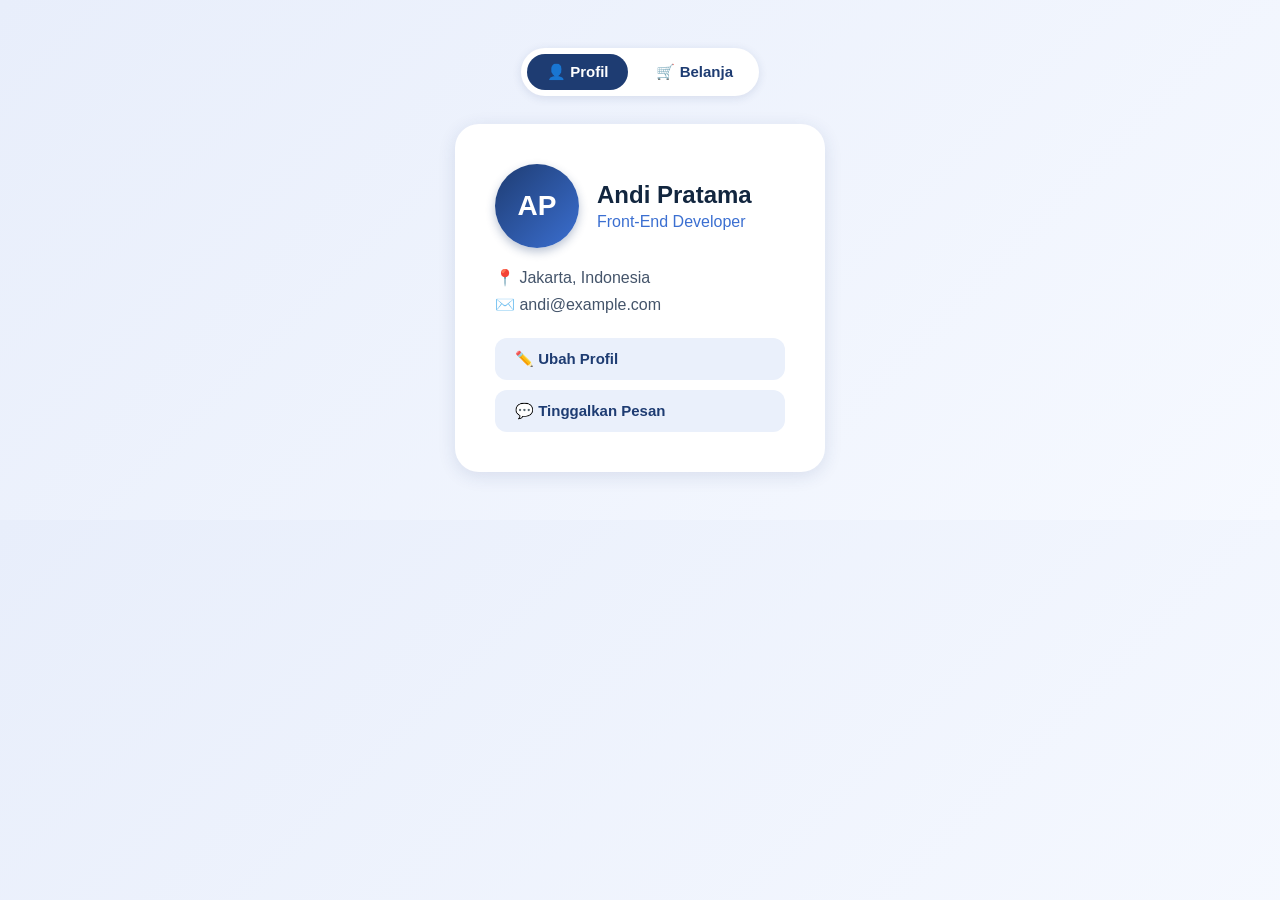
==== index.html @ aac3a339 "." ====
<!DOCTYPE html>
<html lang="id">
<head>
  <meta charset="UTF-8">
  <meta name="viewport" content="width=device-width, initial-scale=1">
  <title>Website Profile Interaktif</title>

  <!-- Menghubungkan jQuery lewat CDN -->
  <script src="https://code.jquery.com/jquery-3.7.1.min.js"></script>

  <style>
    * { box-sizing: border-box; }
    body {
      font-family: "Segoe UI", Arial, sans-serif;
      background: linear-gradient(135deg, #e8eefb, #f6f9ff);
      margin: 0;
      padding: 48px 16px;
      color: #12263f;
    }
  
    
    /* Kartu landscape: ukuran tetap, jadi tidak "loncat" saat form muncul */
    .kartu {
      display: flex;
      flex-wrap: wrap;
      width: fit-content;
      max-width: 100%;
      margin: 0 auto;
      padding: 40px;
      background: #ffffff;
      border-radius: 24px;
      box-shadow: 0 4px 18px rgba(30, 60, 114, 0.12);
      transition: box-shadow 0.3s, transform 0.3s;
    }

    /* Kiri: profil */
    .kiri { width: 290px; max-width: 100%; }
    .atas { display: flex; align-items: center; gap: 18px; margin-bottom: 20px; }
    .avatar {
      width: 84px; height: 84px; flex-shrink: 0;
      border-radius: 50%;
      background: linear-gradient(135deg, #1e3c72, #3b6fd1);
      color: #fff;
      font-size: 28px; font-weight: bold;
      text-align: center; line-height: 84px;
      box-shadow: 0 4px 10px rgba(30, 60, 114, 0.3);
    }
    h1 { margin: 0 0 4px; font-size: 24px; }
    #jabatan { margin: 0; color: #3b6fd1; }
    .info { margin: 8px 0; color: #44546a; }

    .tombol { display: flex; flex-direction: column; gap: 10px; margin-top: 24px; }
    button {
      padding: 12px 20px;
      border: none;
      border-radius: 12px;
      background: #eaf0fb;
      color: #1e3c72;
      font-size: 15px;
      font-weight: 600;
      text-align: left;
      cursor: pointer;
      transition: background 0.25s, color 0.25s, transform 0.2s;
    }
    button:hover { background: #d6e3f8; transform: translateX(3px); }
    button.aktif { background: #1e3c72; color: #fff; }

    /* Kanan: lebarnya 0 dulu, melebar ke samping saat tombol diklik */
    .kanan { width: 0; max-width: 100%; flex-shrink: 0; overflow: hidden; }
    .isi { display: none; width: 376px; max-width: 100%; padding: 4px 4px 4px 36px; }
    h2 { margin: 4px 0 16px; font-size: 18px; }

    input, textarea {
      display: block;
      width: 100%;
      padding: 12px 16px;
      margin-top: 12px;
      border: 1px solid #c4d3ea;
      border-radius: 12px;
      font-size: 15px;
      font-family: inherit;
      background: #f9fbff;
      transition: border-color 0.2s, box-shadow 0.2s;
    }
    input:focus, textarea:focus {
      outline: none; border-color: #3b6fd1; box-shadow: 0 0 0 3px rgba(59, 111, 209, 0.2);
    }
    .isi input:first-of-type { margin-top: 0; }
    textarea { resize: none; }

    .btn-utama { margin-top: 16px; background: #1e3c72; color: #fff; text-align: center; }
    .btn-utama:hover { background: #3b6fd1; transform: none; }
    .btn-abu { margin-top: 16px; margin-left: 8px; background: #e3e8f0; text-align: center; }

    .error { display: none; color: #c62828; font-size: 13px; margin-top: 5px; }
    #sukses {
      display: none; margin-top: 16px; padding: 12px;
      background: #eaf6ec; border: 1px solid #2e7d32; border-radius: 10px; color: #2e7d32;
    }

    /* Menu navigasi antar halaman */
    .menu {
      display: flex; justify-content: center; gap: 8px;
      width: fit-content; margin: 0 auto 28px; padding: 6px;
      background: #fff; border-radius: 999px;
      box-shadow: 0 2px 10px rgba(30, 60, 114, 0.12);
    }
    .menu a {
      padding: 9px 20px; border-radius: 999px;
      color: #1e3c72; text-decoration: none; font-weight: 600; font-size: 15px;
      transition: background 0.25s, color 0.25s;
    }
    .menu a:hover { background: #eaf0fb; }
    .menu a.aktif { background: #1e3c72; color: #fff; }
  </style>
</head>
<body>

  <!-- Menu navigasi -->
  <nav class="menu">
    <a href="Profil_Interaktif.html" class="aktif">👤 Profil</a>
    <a href="Keranjang_Belanja.html">🛒 Belanja</a>
  </nav>

  <div class="kartu" id="kartuProfil">

    <!-- Kiri: data profil + dua tombol pilihan -->
    <div class="kiri">
      <div id="infoProfil">
        <div class="atas">
          <div class="avatar" id="inisial">AP</div>
          <div>
            <h1 id="nama-profil">Andi Pratama</h1>
            <p id="jabatan">Front-End Developer</p>
          </div>
        </div>
        <p class="info" id="lokasi">📍 Jakarta, Indonesia</p>
        <p class="info" id="email-profil">✉️ andi@example.com</p>
      </div>

      <div class="tombol">
        <button type="button" id="btnUbah">✏️ Ubah Profil</button>
        <button type="button" id="btnPesan">💬 Tinggalkan Pesan</button>
      </div>
    </div>

    <!-- Kanan: muncul di samping profil saat tombol diklik -->
    <div class="kanan">

      <!-- Form Ubah Profil -->
      <div class="isi" id="panelEdit">
        <h2>✏️ Ubah Profil</h2>
        <form id="formEdit">
          <input type="text" id="eNama" placeholder="Nama">
          <input type="text" id="eJabatan" placeholder="Jabatan">
          <input type="text" id="eLokasi" placeholder="Lokasi">
          <input type="text" id="eEmail" placeholder="Email">
          <div class="error" id="errEdit">Semua kolom wajib diisi, nama minimal 3 karakter, dan email harus valid!</div>
          <button type="submit" class="btn-utama">Simpan</button>
          <button type="button" class="btn-abu" id="btnBatal">Batal</button>
        </form>
      </div>

      <!-- Form Tinggalkan Pesan -->
      <div class="isi" id="panelPesan">
        <h2>💬 Tinggalkan Pesan</h2>
        <form id="formPesan">
          <input type="text" id="nama" placeholder="Nama Anda">
          <div class="error" id="errNama">Nama minimal 3 karakter!</div>

          <input type="text" id="email" placeholder="Email Anda">
          <div class="error" id="errEmail">Email harus mengandung @ dan titik!</div>

          <textarea id="pesan" rows="4" placeholder="Tulis pesan Anda di sini (minimal 10 karakter)"></textarea>
          <div class="error" id="errPesan">Pesan minimal 10 karakter!</div>

          <button type="submit" class="btn-utama">➤ Kirim</button>
        </form>
        <div id="sukses"></div>
      </div>

    </div>
  </div>

  <script>
    $(document).ready(function () {

      // Data profil saat ini
      var data = { nama: "Andi Pratama", jabatan: "Front-End Developer",
                   lokasi: "Jakarta, Indonesia", email: "andi@example.com" };

      // Email valid jika mengandung @ dan titik
      function emailValid(e) { return e.indexOf("@") !== -1 && e.indexOf(".") !== -1; }

      var terbuka = false; // apakah area form di samping sedang terbuka

      // Buka form di samping (melebar), ganti form (fade), atau tutup (target = null)
      function ganti(target, tombol) {
        $(".tombol button").removeClass("aktif");
        if (tombol) { $(tombol).addClass("aktif"); }

        if (!target) {                       // tutup: area menyempit lalu form disembunyikan
          terbuka = false;
          $(".isi:visible").stop(true, true).fadeOut(200);
          $(".kanan").stop(true).animate({ width: 0 }, 450, function () { $(".isi").hide(); });
        } else if (!terbuka) {               // buka: area melebar ke samping
          terbuka = true;
          $(".isi").hide();
          $(target).fadeIn(600);            // form memudar masuk sambil area melebar
          $(".kanan").stop(true).animate({ width: 376 }, 450);
        } else {                             // sudah terbuka: form lama memudar, form baru muncul
          $(".isi:visible").stop(true, true).fadeOut(200, function () { $(target).fadeIn(300); });
        }
      }

      // ===== Hover pada kartu: bayangan menebal dan kartu sedikit terangkat =====
      $("#kartuProfil").hover(
        function () { $(this).css({ "box-shadow": "0 10px 28px rgba(30, 60, 114, 0.22)", "transform": "translateY(-3px)" }); },
        function () { $(this).css({ "box-shadow": "0 4px 18px rgba(30, 60, 114, 0.12)", "transform": "translateY(0)" }); }
      );

      // ===== Tombol Ubah Profil =====
      $("#btnUbah").click(function () {
        if ($("#panelEdit").is(":visible")) { ganti(null); return; } // klik lagi = tutup

        $("#eNama").val(data.nama);
        $("#eJabatan").val(data.jabatan);
        $("#eLokasi").val(data.lokasi);
        $("#eEmail").val(data.email);
        $("#errEdit").hide();
        ganti("#panelEdit", this);
      });

      // ===== Tombol Tinggalkan Pesan =====
      $("#btnPesan").click(function () {
        if ($("#panelPesan").is(":visible")) { ganti(null); return; }
        ganti("#panelPesan", this);
      });

      $("#btnBatal").click(function () { ganti(null); });

      // ===== Simpan perubahan profil =====
      $("#formEdit").submit(function (event) {
        event.preventDefault();

        var nama    = $("#eNama").val().trim();
        var jabatan = $("#eJabatan").val().trim();
        var lokasi  = $("#eLokasi").val().trim();
        var email   = $("#eEmail").val().trim();

        if (nama.length < 3 || jabatan === "" || lokasi === "" || !emailValid(email)) {
          $("#errEdit").show();
          return;
        }

        data = { nama: nama, jabatan: jabatan, lokasi: lokasi, email: email };

        // Inisial avatar: huruf pertama dari maksimal dua kata
        var kata = nama.split(" ");
        var inisial = kata[0].charAt(0) + (kata.length > 1 ? kata[1].charAt(0) : "");

        // Info profil memudar, isinya diperbarui, lalu muncul lagi
        $("#infoProfil").fadeOut(200, function () {
          $("#inisial").text(inisial.toUpperCase());
          $("#nama-profil").text(nama).css("color", "#3b6fd1");
          $("#jabatan").text(jabatan);
          $("#lokasi").text("📍 " + lokasi);
          $("#email-profil").text("✉️ " + email);
          $("#infoProfil").fadeIn(300);
        });

        ganti(null);
      });

      // ===== Validasi form pesan =====
      $("#formPesan").submit(function (event) {
        event.preventDefault();

        var nama  = $("#nama").val().trim();
        var email = $("#email").val().trim();
        var pesan = $("#pesan").val().trim();
        var valid = true;

        if (nama.length < 3) { $("#errNama").show(); valid = false; }
        else { $("#errNama").hide(); }

        if (!emailValid(email)) { $("#errEmail").show(); valid = false; }
        else { $("#errEmail").hide(); }

        if (pesan.length < 10) { $("#errPesan").show(); valid = false; }
        else { $("#errPesan").hide(); }

        if (valid) {
          $("#sukses").html("✅ <b>Pesan berhasil dikirim.</b> Terima kasih!");
          // Muncul dengan efek slide, tampil 2 detik, lalu menutup lagi
          $("#sukses").stop(true, true).slideToggle(250).delay(2000).slideToggle(250);
          $("#formPesan").trigger("reset");
        } else {
          $("#sukses").hide();
        }
      });

    });
  </script>

</body>
</html>
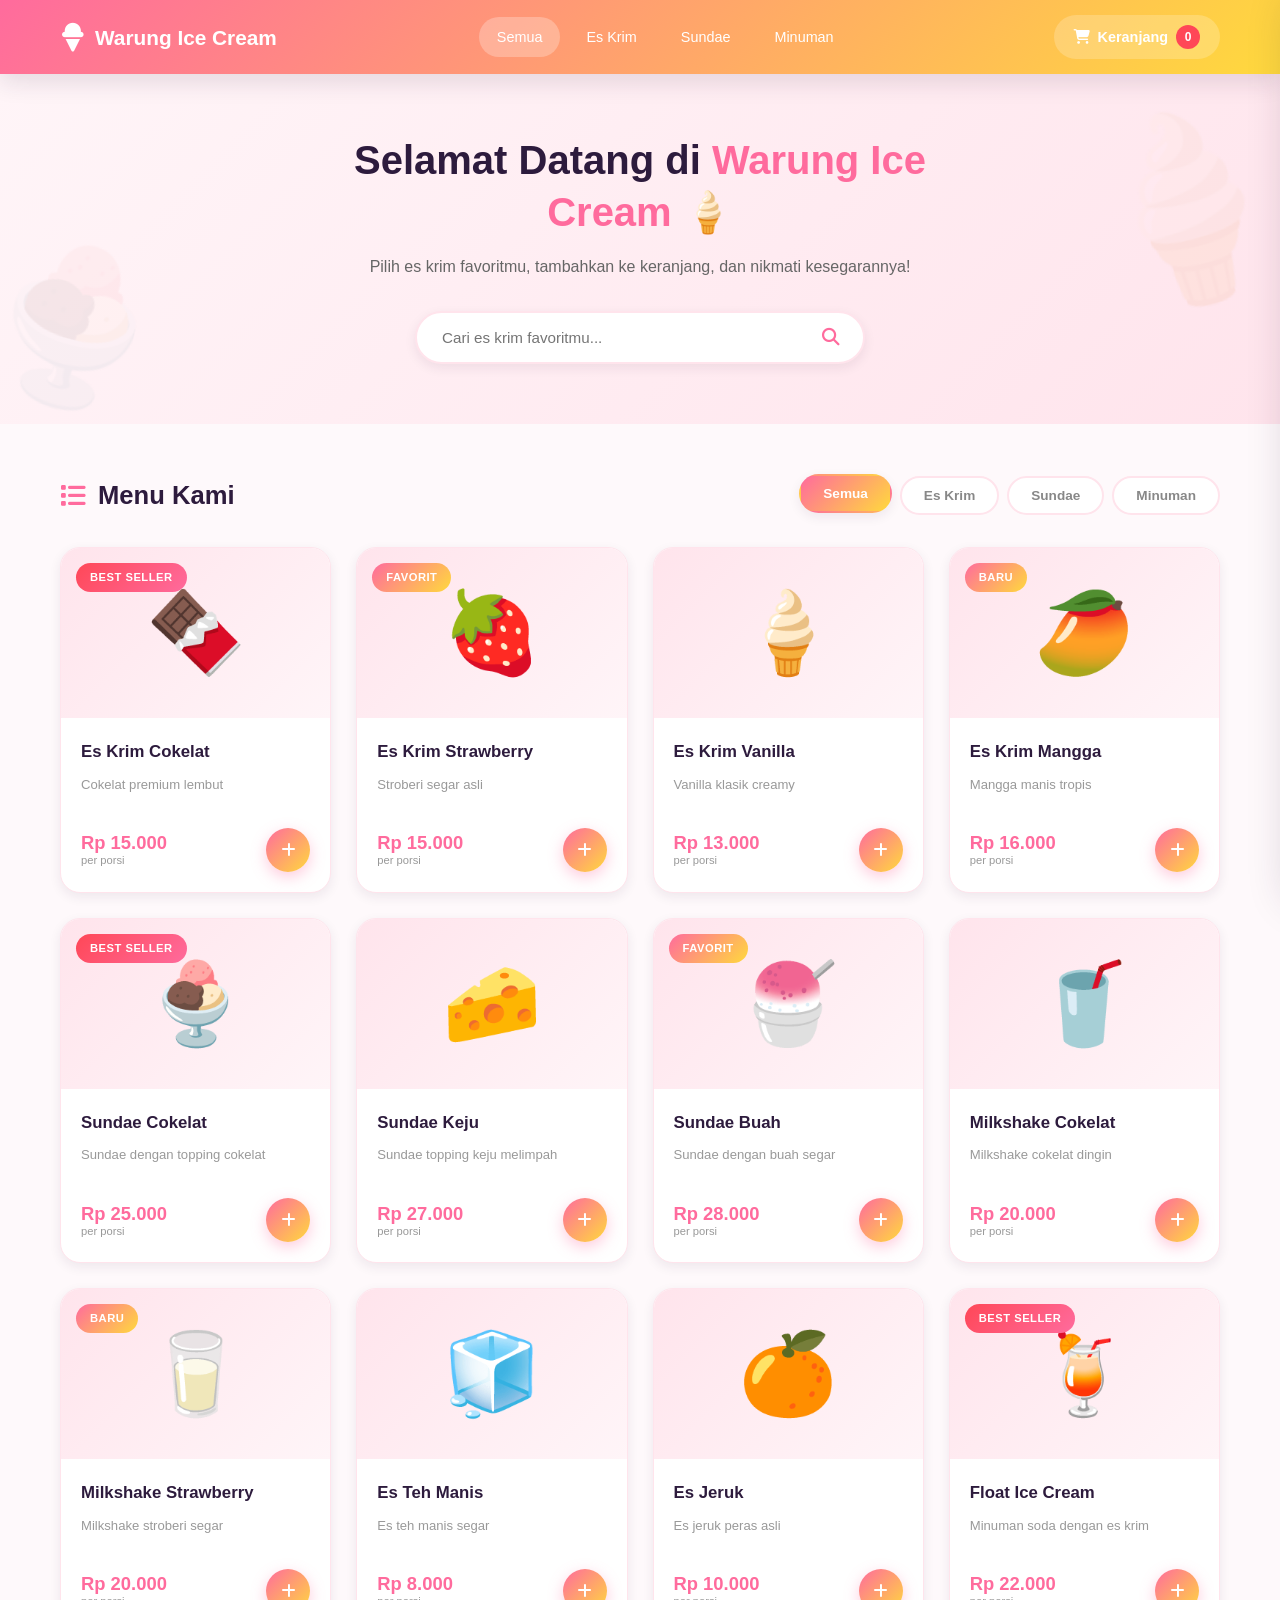
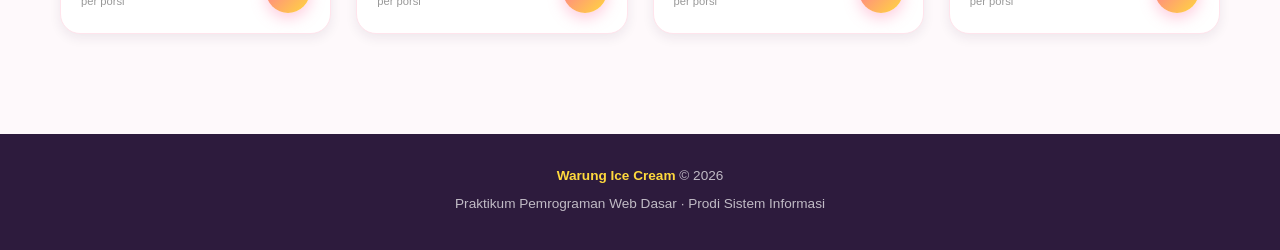
==== commit 025ce06d: "." ====
--- a/index.html
+++ b/index.html
@@ -2,306 +2,153 @@
 <html lang="id">
 <head>
   <meta charset="UTF-8">
-  <meta name="viewport" content="width=device-width, initial-scale=1">
-  <title>Website Profile Interaktif</title>
+  <meta name="viewport" content="width=device-width, initial-scale=1.0">
+  <title>Warung Ice Cream - Es Krim Segar Setiap Hari</title>
 
-  <!-- Menghubungkan jQuery lewat CDN -->
-  <script src="https://code.jquery.com/jquery-3.7.1.min.js"></script>
+  <!-- jQuery CDN -->
+  <script src="https://code.jquery.com/jquery-3.7.1.min.js"
+  integrity="sha256-/JqT3SQfawRcv/BIHPThkBvs0OEvtFFmqPF/lYI/Cxo="
+  crossorigin="anonymous"></script>
 
-  <style>
-    * { box-sizing: border-box; }
-    body {
-      font-family: "Segoe UI", Arial, sans-serif;
-      background: linear-gradient(135deg, #e8eefb, #f6f9ff);
-      margin: 0;
-      padding: 48px 16px;
-      color: #12263f;
-    }
-  
-    
-    /* Kartu landscape: ukuran tetap, jadi tidak "loncat" saat form muncul */
-    .kartu {
-      display: flex;
-      flex-wrap: wrap;
-      width: fit-content;
-      max-width: 100%;
-      margin: 0 auto;
-      padding: 40px;
-      background: #ffffff;
-      border-radius: 24px;
-      box-shadow: 0 4px 18px rgba(30, 60, 114, 0.12);
-      transition: box-shadow 0.3s, transform 0.3s;
-    }
+  <!-- Font Awesome untuk ikon -->
+  <link rel="stylesheet" href="https://cdnjs.cloudflare.com/ajax/libs/font-awesome/6.4.0/css/all.min.css">
 
-    /* Kiri: profil */
-    .kiri { width: 290px; max-width: 100%; }
-    .atas { display: flex; align-items: center; gap: 18px; margin-bottom: 20px; }
-    .avatar {
-      width: 84px; height: 84px; flex-shrink: 0;
-      border-radius: 50%;
-      background: linear-gradient(135deg, #1e3c72, #3b6fd1);
-      color: #fff;
-      font-size: 28px; font-weight: bold;
-      text-align: center; line-height: 84px;
-      box-shadow: 0 4px 10px rgba(30, 60, 114, 0.3);
-    }
-    h1 { margin: 0 0 4px; font-size: 24px; }
-    #jabatan { margin: 0; color: #3b6fd1; }
-    .info { margin: 8px 0; color: #44546a; }
+  <!-- Google Fonts -->
+  <link href="https://fonts.googleapis.com/css2?family=Poppins:wght@300;400;500;600;700;800&display=swap" rel="stylesheet">
 
-    .tombol { display: flex; flex-direction: column; gap: 10px; margin-top: 24px; }
-    button {
-      padding: 12px 20px;
-      border: none;
-      border-radius: 12px;
-      background: #eaf0fb;
-      color: #1e3c72;
-      font-size: 15px;
-      font-weight: 600;
-      text-align: left;
-      cursor: pointer;
-      transition: background 0.25s, color 0.25s, transform 0.2s;
-    }
-    button:hover { background: #d6e3f8; transform: translateX(3px); }
-    button.aktif { background: #1e3c72; color: #fff; }
-
-    /* Kanan: lebarnya 0 dulu, melebar ke samping saat tombol diklik */
-    .kanan { width: 0; max-width: 100%; flex-shrink: 0; overflow: hidden; }
-    .isi { display: none; width: 376px; max-width: 100%; padding: 4px 4px 4px 36px; }
-    h2 { margin: 4px 0 16px; font-size: 18px; }
-
-    input, textarea {
-      display: block;
-      width: 100%;
-      padding: 12px 16px;
-      margin-top: 12px;
-      border: 1px solid #c4d3ea;
-      border-radius: 12px;
-      font-size: 15px;
-      font-family: inherit;
-      background: #f9fbff;
-      transition: border-color 0.2s, box-shadow 0.2s;
-    }
-    input:focus, textarea:focus {
-      outline: none; border-color: #3b6fd1; box-shadow: 0 0 0 3px rgba(59, 111, 209, 0.2);
-    }
-    .isi input:first-of-type { margin-top: 0; }
-    textarea { resize: none; }
-
-    .btn-utama { margin-top: 16px; background: #1e3c72; color: #fff; text-align: center; }
-    .btn-utama:hover { background: #3b6fd1; transform: none; }
-    .btn-abu { margin-top: 16px; margin-left: 8px; background: #e3e8f0; text-align: center; }
-
-    .error { display: none; color: #c62828; font-size: 13px; margin-top: 5px; }
-    #sukses {
-      display: none; margin-top: 16px; padding: 12px;
-      background: #eaf6ec; border: 1px solid #2e7d32; border-radius: 10px; color: #2e7d32;
-    }
-
-    /* Menu navigasi antar halaman */
-    .menu {
-      display: flex; justify-content: center; gap: 8px;
-      width: fit-content; margin: 0 auto 28px; padding: 6px;
-      background: #fff; border-radius: 999px;
-      box-shadow: 0 2px 10px rgba(30, 60, 114, 0.12);
-    }
-    .menu a {
-      padding: 9px 20px; border-radius: 999px;
-      color: #1e3c72; text-decoration: none; font-weight: 600; font-size: 15px;
-      transition: background 0.25s, color 0.25s;
-    }
-    .menu a:hover { background: #eaf0fb; }
-    .menu a.aktif { background: #1e3c72; color: #fff; }
-  </style>
+  <!-- CSS Eksternal -->
+  <link rel="stylesheet" href="style.css">
 </head>
 <body>
+  <!-- ========== NAVBAR ========== -->
+  <nav class="navbar">
+    <div class="nav-container">
+      <div class="logo">
+        <i class="fas fa-ice-cream"></i>
+        <span>Warung Ice Cream</span>
+      </div>
 
-  <!-- Menu navigasi -->
-  <nav class="menu">
-    <a href="Profil_Interaktif.html" class="aktif">👤 Profil</a>
-    <a href="Keranjang_Belanja.html">🛒 Belanja</a>
+      <div class="nav-menu" id="navMenu">
+        <a class="nav-link active" data-filter="all">Semua</a>
+        <a class="nav-link" data-filter="es-krim">Es Krim</a>
+        <a class="nav-link" data-filter="sundae">Sundae</a>
+        <a class="nav-link" data-filter="minuman">Minuman</a>
+      </div>
+
+      <div class="cart-btn" id="cartBtn">
+        <i class="fas fa-shopping-cart"></i>
+        <span class="cart-text">Keranjang</span>
+        <span class="cart-badge" id="cartBadge">0</span>
+      </div>
+
+      <div class="hamburger" id="hamburger">
+        <i class="fas fa-bars"></i>
+      </div>
+    </div>
   </nav>
 
-  <div class="kartu" id="kartuProfil">
+  <!-- ========== HERO SECTION ========== -->
+  <section class="hero">
+    <div class="hero-content">
+      <h1>Selamat Datang di <span>Warung Ice Cream</span> 🍦</h1>
+      <p>Pilih es krim favoritmu, tambahkan ke keranjang, dan nikmati kesegarannya!</p>
 
-    <!-- Kiri: data profil + dua tombol pilihan -->
-    <div class="kiri">
-      <div id="infoProfil">
-        <div class="atas">
-          <div class="avatar" id="inisial">AP</div>
-          <div>
-            <h1 id="nama-profil">Andi Pratama</h1>
-            <p id="jabatan">Front-End Developer</p>
-          </div>
-        </div>
-        <p class="info" id="lokasi">📍 Jakarta, Indonesia</p>
-        <p class="info" id="email-profil">✉️ andi@example.com</p>
+      <div class="search-box">
+        <input type="text" id="searchProduk" placeholder="Cari es krim favoritmu...">
+        <i class="fas fa-search"></i>
       </div>
+    </div>
+  </section>
 
-      <div class="tombol">
-        <button type="button" id="btnUbah">✏️ Ubah Profil</button>
-        <button type="button" id="btnPesan">💬 Tinggalkan Pesan</button>
+  <!-- ========== PRODUK SECTION ========== -->
+  <section class="produk-section">
+    <div class="section-header">
+      <h2><i class="fas fa-list"></i> Menu Kami</h2>
+      <div class="filter-btns">
+        <button class="filter-btn active" data-cat="all">Semua</button>
+        <button class="filter-btn" data-cat="es-krim">Es Krim</button>
+        <button class="filter-btn" data-cat="sundae">Sundae</button>
+        <button class="filter-btn" data-cat="minuman">Minuman</button>
       </div>
     </div>
 
-    <!-- Kanan: muncul di samping profil saat tombol diklik -->
-    <div class="kanan">
+    <!-- Grid produk akan di-render oleh jQuery -->
+    <div class="produk-grid" id="produkGrid"></div>
+  </section>
 
-      <!-- Form Ubah Profil -->
-      <div class="isi" id="panelEdit">
-        <h2>✏️ Ubah Profil</h2>
-        <form id="formEdit">
-          <input type="text" id="eNama" placeholder="Nama">
-          <input type="text" id="eJabatan" placeholder="Jabatan">
-          <input type="text" id="eLokasi" placeholder="Lokasi">
-          <input type="text" id="eEmail" placeholder="Email">
-          <div class="error" id="errEdit">Semua kolom wajib diisi, nama minimal 3 karakter, dan email harus valid!</div>
-          <button type="submit" class="btn-utama">Simpan</button>
-          <button type="button" class="btn-abu" id="btnBatal">Batal</button>
-        </form>
+  <!-- ========== CART SIDEBAR ========== -->
+  <div class="cart-overlay" id="cartOverlay"></div>
+
+  <aside class="cart-sidebar" id="cartSidebar">
+    <div class="cart-header">
+      <h3><i class="fas fa-shopping-bag"></i> Keranjang Belanja</h3>
+      <button class="cart-close" id="cartClose">
+        <i class="fas fa-times"></i>
+      </button>
+    </div>
+
+    <div class="cart-items" id="cartItems">
+      <!-- Item keranjang akan di-render oleh jQuery -->
+    </div>
+
+    <div class="cart-footer">
+      <div class="cart-total">
+        <span>Total:</span>
+        <span class="total-price" id="cartTotal">Rp 0</span>
       </div>
+      <button class="btn-checkout" id="btnCheckout">
+        <i class="fas fa-check-circle"></i> Checkout Sekarang
+      </button>
+      <!-- Latihan 2: info riwayat dari localStorage -->
+      <p class="riwayat-info" id="riwayatInfo"></p>
+    </div>
+  </aside>
 
-      <!-- Form Tinggalkan Pesan -->
-      <div class="isi" id="panelPesan">
-        <h2>💬 Tinggalkan Pesan</h2>
-        <form id="formPesan">
-          <input type="text" id="nama" placeholder="Nama Anda">
-          <div class="error" id="errNama">Nama minimal 3 karakter!</div>
+  <!-- ========== LATIHAN 3: MODAL DATA PEMBELI ========== -->
+  <div class="modal-overlay" id="modalOverlay">
+    <div class="modal-box">
+      <h3><i class="fas fa-user"></i> Data Pembeli</h3>
+      <p class="modal-total">Total bayar: <strong id="modalTotal">Rp 0</strong></p>
 
-          <input type="text" id="email" placeholder="Email Anda">
-          <div class="error" id="errEmail">Email harus mengandung @ dan titik!</div>
+      <form id="formPembeli">
+        <div class="form-group">
+          <input type="text" id="inputNama" placeholder="Nama lengkap">
+          <small class="field-error" id="errNama">Nama minimal 3 karakter!</small>
+        </div>
 
-          <textarea id="pesan" rows="4" placeholder="Tulis pesan Anda di sini (minimal 10 karakter)"></textarea>
-          <div class="error" id="errPesan">Pesan minimal 10 karakter!</div>
+        <div class="form-group">
+          <textarea id="inputAlamat" rows="3" placeholder="Alamat lengkap"></textarea>
+          <small class="field-error" id="errAlamat">Alamat minimal 10 karakter!</small>
+        </div>
 
-          <button type="submit" class="btn-utama">➤ Kirim</button>
-        </form>
-        <div id="sukses"></div>
-      </div>
+        <div class="form-group">
+          <input type="text" id="inputHp" placeholder="No. HP (contoh: 081234567890)">
+          <small class="field-error" id="errHp">No. HP harus berisi 10-13 angka!</small>
+        </div>
 
+        <div class="modal-actions">
+          <button type="button" class="btn-batal" id="btnBatal">Batal</button>
+          <button type="submit" class="btn-checkout" id="btnKonfirmasi">
+            <i class="fas fa-check-circle"></i> Konfirmasi Pesanan
+          </button>
+        </div>
+      </form>
     </div>
   </div>
 
-  <script>
-    $(document).ready(function () {
+  <!-- ========== TOAST NOTIFICATION ========== -->
+  <div class="toast" id="toast">
+    <i class="fas fa-check-circle"></i>
+    <span id="toastMsg">Produk ditambahkan!</span>
+  </div>
 
-      // Data profil saat ini
-      var data = { nama: "Andi Pratama", jabatan: "Front-End Developer",
-                   lokasi: "Jakarta, Indonesia", email: "andi@example.com" };
+  <!-- ========== FOOTER ========== -->
+  <footer class="footer">
+    <p><strong>Warung Ice Cream</strong> © 2026</p>
+    <p>Praktikum Pemrograman Web Dasar · Prodi Sistem Informasi</p>
+  </footer>
 
-      // Email valid jika mengandung @ dan titik
-      function emailValid(e) { return e.indexOf("@") !== -1 && e.indexOf(".") !== -1; }
-
-      var terbuka = false; // apakah area form di samping sedang terbuka
-
-      // Buka form di samping (melebar), ganti form (fade), atau tutup (target = null)
-      function ganti(target, tombol) {
-        $(".tombol button").removeClass("aktif");
-        if (tombol) { $(tombol).addClass("aktif"); }
-
-        if (!target) {                       // tutup: area menyempit lalu form disembunyikan
-          terbuka = false;
-          $(".isi:visible").stop(true, true).fadeOut(200);
-          $(".kanan").stop(true).animate({ width: 0 }, 450, function () { $(".isi").hide(); });
-        } else if (!terbuka) {               // buka: area melebar ke samping
-          terbuka = true;
-          $(".isi").hide();
-          $(target).fadeIn(600);            // form memudar masuk sambil area melebar
-          $(".kanan").stop(true).animate({ width: 376 }, 450);
-        } else {                             // sudah terbuka: form lama memudar, form baru muncul
-          $(".isi:visible").stop(true, true).fadeOut(200, function () { $(target).fadeIn(300); });
-        }
-      }
-
-      // ===== Hover pada kartu: bayangan menebal dan kartu sedikit terangkat =====
-      $("#kartuProfil").hover(
-        function () { $(this).css({ "box-shadow": "0 10px 28px rgba(30, 60, 114, 0.22)", "transform": "translateY(-3px)" }); },
-        function () { $(this).css({ "box-shadow": "0 4px 18px rgba(30, 60, 114, 0.12)", "transform": "translateY(0)" }); }
-      );
-
-      // ===== Tombol Ubah Profil =====
-      $("#btnUbah").click(function () {
-        if ($("#panelEdit").is(":visible")) { ganti(null); return; } // klik lagi = tutup
-
-        $("#eNama").val(data.nama);
-        $("#eJabatan").val(data.jabatan);
-        $("#eLokasi").val(data.lokasi);
-        $("#eEmail").val(data.email);
-        $("#errEdit").hide();
-        ganti("#panelEdit", this);
-      });
-
-      // ===== Tombol Tinggalkan Pesan =====
-      $("#btnPesan").click(function () {
-        if ($("#panelPesan").is(":visible")) { ganti(null); return; }
-        ganti("#panelPesan", this);
-      });
-
-      $("#btnBatal").click(function () { ganti(null); });
-
-      // ===== Simpan perubahan profil =====
-      $("#formEdit").submit(function (event) {
-        event.preventDefault();
-
-        var nama    = $("#eNama").val().trim();
-        var jabatan = $("#eJabatan").val().trim();
-        var lokasi  = $("#eLokasi").val().trim();
-        var email   = $("#eEmail").val().trim();
-
-        if (nama.length < 3 || jabatan === "" || lokasi === "" || !emailValid(email)) {
-          $("#errEdit").show();
-          return;
-        }
-
-        data = { nama: nama, jabatan: jabatan, lokasi: lokasi, email: email };
-
-        // Inisial avatar: huruf pertama dari maksimal dua kata
-        var kata = nama.split(" ");
-        var inisial = kata[0].charAt(0) + (kata.length > 1 ? kata[1].charAt(0) : "");
-
-        // Info profil memudar, isinya diperbarui, lalu muncul lagi
-        $("#infoProfil").fadeOut(200, function () {
-          $("#inisial").text(inisial.toUpperCase());
-          $("#nama-profil").text(nama).css("color", "#3b6fd1");
-          $("#jabatan").text(jabatan);
-          $("#lokasi").text("📍 " + lokasi);
-          $("#email-profil").text("✉️ " + email);
-          $("#infoProfil").fadeIn(300);
-        });
-
-        ganti(null);
-      });
-
-      // ===== Validasi form pesan =====
-      $("#formPesan").submit(function (event) {
-        event.preventDefault();
-
-        var nama  = $("#nama").val().trim();
-        var email = $("#email").val().trim();
-        var pesan = $("#pesan").val().trim();
-        var valid = true;
-
-        if (nama.length < 3) { $("#errNama").show(); valid = false; }
-        else { $("#errNama").hide(); }
-
-        if (!emailValid(email)) { $("#errEmail").show(); valid = false; }
-        else { $("#errEmail").hide(); }
-
-        if (pesan.length < 10) { $("#errPesan").show(); valid = false; }
-        else { $("#errPesan").hide(); }
-
-        if (valid) {
-          $("#sukses").html("✅ <b>Pesan berhasil dikirim.</b> Terima kasih!");
-          // Muncul dengan efek slide, tampil 2 detik, lalu menutup lagi
-          $("#sukses").stop(true, true).slideToggle(250).delay(2000).slideToggle(250);
-          $("#formPesan").trigger("reset");
-        } else {
-          $("#sukses").hide();
-        }
-      });
-
-    });
-  </script>
-
+  <!-- JavaScript Eksternal -->
+  <script src="script.js"></script>
 </body>
 </html>
--- a/style.css
+++ b/style.css
@@ -0,0 +1,569 @@
+/* ============================================================
+   RESET & VARIABEL GLOBAL
+   ============================================================ */
+* { margin: 0; padding: 0; box-sizing: border-box; }
+
+:root {
+  --primary: #ff6b9d;
+  --primary-dark: #e84a7f;
+  --secondary: #ffd93d;
+  --accent: #6bcbff;
+  --dark: #2d1b3d;
+  --light: #fff5f8;
+  --gradient: linear-gradient(135deg, #ff6b9d 0%, #ffd93d 100%);
+  --shadow-sm: 0 4px 12px rgba(45, 27, 61, 0.08);
+  --shadow-md: 0 8px 25px rgba(45, 27, 61, 0.12);
+  --shadow-lg: 0 15px 40px rgba(255, 107, 157, 0.25);
+  --radius: 20px;
+}
+
+body {
+  font-family: 'Poppins', sans-serif;
+  background: #fef9fb;
+  color: var(--dark);
+  line-height: 1.7;
+  overflow-x: hidden;
+}
+
+/* ============================================================
+   NAVBAR
+   ============================================================ */
+.navbar {
+  background: var(--gradient);
+  padding: 15px 0;
+  position: sticky;
+  top: 0;
+  z-index: 100;
+  box-shadow: var(--shadow-md);
+}
+.nav-container {
+  max-width: 1200px;
+  margin: 0 auto;
+  padding: 0 20px;
+  display: flex;
+  justify-content: space-between;
+  align-items: center;
+  gap: 20px;
+}
+.logo {
+  display: flex;
+  align-items: center;
+  gap: 10px;
+  color: white;
+  font-size: 1.3rem;
+  font-weight: 800;
+  flex-shrink: 0;
+}
+.logo i { font-size: 1.8rem; animation: swing 2s ease-in-out infinite; }
+@keyframes swing {
+  0%, 100% { transform: rotate(-10deg); }
+  50% { transform: rotate(10deg); }
+}
+.nav-menu { display: flex; gap: 8px; flex-wrap: wrap; }
+.nav-link {
+  color: white;
+  text-decoration: none;
+  padding: 8px 18px;
+  border-radius: 50px;
+  font-size: 0.9rem;
+  font-weight: 500;
+  cursor: pointer;
+  transition: 0.3s;
+}
+.nav-link:hover, .nav-link.active { background: rgba(255, 255, 255, 0.25); }
+.cart-btn {
+  background: rgba(255, 255, 255, 0.2);
+  padding: 10px 20px;
+  border-radius: 50px;
+  color: white;
+  font-weight: 600;
+  font-size: 0.9rem;
+  cursor: pointer;
+  display: flex;
+  align-items: center;
+  gap: 8px;
+  transition: 0.3s;
+  flex-shrink: 0;
+}
+.cart-btn:hover { background: rgba(255, 255, 255, 0.35); transform: translateY(-2px); }
+.cart-badge {
+  background: #ff4757;
+  color: white;
+  width: 24px;
+  height: 24px;
+  border-radius: 50%;
+  display: flex;
+  align-items: center;
+  justify-content: center;
+  font-size: 0.75rem;
+  font-weight: 700;
+  transition: 0.2s;
+}
+.hamburger {
+  display: none;
+  color: white;
+  font-size: 1.5rem;
+  cursor: pointer;
+  background: none;
+  border: none;
+}
+
+/* ============================================================
+   HERO SECTION
+   ============================================================ */
+.hero {
+  background: linear-gradient(135deg, #fff5f8, #ffe4ec);
+  padding: 60px 20px;
+  text-align: center;
+  position: relative;
+  overflow: hidden;
+}
+.hero::before {
+  content: '🍦';
+  position: absolute;
+  font-size: 180px;
+  opacity: 0.08;
+  top: -20px;
+  right: -20px;
+  transform: rotate(-15deg);
+}
+.hero::after {
+  content: '🍨';
+  position: absolute;
+  font-size: 150px;
+  opacity: 0.08;
+  bottom: -30px;
+  left: -20px;
+  transform: rotate(15deg);
+}
+.hero-content { max-width: 700px; margin: 0 auto; position: relative; z-index: 1; }
+.hero h1 { font-size: 2.5rem; color: var(--dark); margin-bottom: 15px; font-weight: 800; line-height: 1.3; }
+.hero h1 span { color: var(--primary); }
+.hero p { color: #666; font-size: 1rem; margin-bottom: 30px; }
+.search-box { max-width: 450px; margin: 0 auto; position: relative; }
+.search-box input {
+  width: 100%;
+  padding: 16px 55px 16px 25px;
+  border: 2px solid #ffe4ec;
+  border-radius: 50px;
+  font-family: inherit;
+  font-size: 0.95rem;
+  outline: none;
+  transition: 0.3s;
+  background: white;
+  box-shadow: var(--shadow-sm);
+}
+.search-box input:focus { border-color: var(--primary); box-shadow: 0 0 0 5px rgba(255, 107, 157, 0.15); }
+.search-box i {
+  position: absolute;
+  right: 25px;
+  top: 50%;
+  transform: translateY(-50%);
+  color: var(--primary);
+  font-size: 1.1rem;
+}
+
+/* ============================================================
+   PRODUK SECTION
+   ============================================================ */
+.produk-section { max-width: 1200px; margin: 0 auto; padding: 50px 20px; }
+.section-header {
+  display: flex;
+  justify-content: space-between;
+  align-items: center;
+  margin-bottom: 30px;
+  flex-wrap: wrap;
+  gap: 20px;
+}
+.section-header h2 { font-size: 1.6rem; color: var(--dark); display: flex; align-items: center; gap: 12px; }
+.section-header h2 i { color: var(--primary); }
+.filter-btns { display: flex; gap: 8px; flex-wrap: wrap; }
+.filter-btn {
+  padding: 10px 22px;
+  border: 2px solid #ffe4ec;
+  background: white;
+  border-radius: 50px;
+  font-size: 0.85rem;
+  font-weight: 600;
+  color: #888;
+  cursor: pointer;
+  transition: 0.3s;
+  font-family: inherit;
+}
+.filter-btn:hover, .filter-btn.active {
+  background: var(--gradient);
+  color: white;
+  border-color: transparent;
+  transform: translateY(-2px);
+  box-shadow: var(--shadow-sm);
+}
+.produk-grid { display: grid; grid-template-columns: repeat(auto-fill, minmax(240px, 1fr)); gap: 25px; }
+
+/* ============================================================
+   KARTU PRODUK
+   ============================================================ */
+.produk-card {
+  background: white;
+  border-radius: var(--radius);
+  overflow: hidden;
+  box-shadow: var(--shadow-sm);
+  transition: all 0.4s cubic-bezier(0.4, 0, 0.2, 1);
+  border: 1px solid #ffe4ec;
+  position: relative;
+  animation: fadeInUp 0.5s ease;
+}
+@keyframes fadeInUp {
+  from { opacity: 0; transform: translateY(20px); }
+  to { opacity: 1; transform: translateY(0); }
+}
+.produk-card:hover { transform: translateY(-8px); box-shadow: var(--shadow-lg); border-color: var(--primary); }
+.produk-img {
+  height: 170px;
+  background: linear-gradient(135deg, #ffe4ec, #fff5f8);
+  display: flex;
+  align-items: center;
+  justify-content: center;
+  font-size: 5rem;
+  position: relative;
+  overflow: hidden;
+}
+.produk-badge {
+  position: absolute;
+  top: 15px;
+  left: 15px;
+  background: var(--gradient);
+  color: white;
+  padding: 5px 14px;
+  border-radius: 50px;
+  font-size: 0.7rem;
+  font-weight: 700;
+  z-index: 2;
+  text-transform: uppercase;
+  letter-spacing: 0.5px;
+}
+.produk-badge.hot { background: linear-gradient(135deg, #ff4757, #ff6b9d); }
+.produk-info { padding: 20px; }
+.produk-info h3 { font-size: 1.05rem; color: var(--dark); margin-bottom: 8px; font-weight: 700; }
+.produk-info .desc { font-size: 0.82rem; color: #999; margin-bottom: 15px; line-height: 1.5; min-height: 38px; }
+.produk-footer { display: flex; justify-content: space-between; align-items: center; }
+.produk-price { font-size: 1.15rem; font-weight: 800; color: var(--primary); line-height: 1.2; }
+.produk-price small { font-size: 0.7rem; color: #999; font-weight: 400; display: block; }
+.btn-add-cart {
+  background: var(--gradient);
+  color: white;
+  border: none;
+  width: 44px;
+  height: 44px;
+  border-radius: 50%;
+  cursor: pointer;
+  font-size: 1rem;
+  transition: 0.3s;
+  display: flex;
+  align-items: center;
+  justify-content: center;
+  box-shadow: 0 5px 15px rgba(255, 107, 157, 0.35);
+}
+.btn-add-cart:hover { transform: rotate(90deg) scale(1.1); box-shadow: 0 8px 20px rgba(255, 107, 157, 0.5); }
+.btn-add-cart:active { transform: scale(0.9); }
+
+/* ============================================================
+   CART SIDEBAR
+   ============================================================ */
+.cart-overlay {
+  position: fixed;
+  top: 0;
+  left: 0;
+  width: 100%;
+  height: 100%;
+  background: rgba(45, 27, 61, 0.5);
+  backdrop-filter: blur(4px);
+  z-index: 998;
+  display: none;
+}
+.cart-sidebar {
+  position: fixed;
+  top: 0;
+  right: -420px;
+  width: 400px;
+  max-width: 90vw;
+  height: 100%;
+  background: white;
+  z-index: 999;
+  box-shadow: -10px 0 40px rgba(45, 27, 61, 0.2);
+  transition: right 0.4s cubic-bezier(0.4, 0, 0.2, 1);
+  display: flex;
+  flex-direction: column;
+}
+.cart-sidebar.open { right: 0; }
+.cart-header {
+  background: var(--gradient);
+  color: white;
+  padding: 22px 25px;
+  display: flex;
+  justify-content: space-between;
+  align-items: center;
+}
+.cart-header h3 { color: white; margin: 0; font-size: 1.1rem; display: flex; align-items: center; gap: 10px; }
+.cart-close {
+  background: rgba(255, 255, 255, 0.25);
+  border: none;
+  color: white;
+  width: 35px;
+  height: 35px;
+  border-radius: 50%;
+  cursor: pointer;
+  font-size: 1rem;
+  transition: 0.3s;
+}
+.cart-close:hover { background: rgba(255, 255, 255, 0.4); transform: rotate(90deg); }
+.cart-items { flex: 1; overflow-y: auto; padding: 20px; }
+.cart-empty { text-align: center; padding: 50px 20px; color: #bbb; }
+.cart-empty i { font-size: 3.5rem; margin-bottom: 15px; color: #ffe4ec; display: block; }
+.cart-empty p { font-weight: 600; color: #999; margin-bottom: 5px; }
+.cart-empty small { font-size: 0.85rem; }
+.cart-item {
+  display: flex;
+  gap: 12px;
+  padding: 14px;
+  background: var(--light);
+  border-radius: 14px;
+  margin-bottom: 12px;
+  align-items: center;
+  animation: slideIn 0.3s ease;
+}
+@keyframes slideIn {
+  from { opacity: 0; transform: translateX(20px); }
+  to { opacity: 1; transform: translateX(0); }
+}
+.cart-item-icon {
+  font-size: 2rem;
+  width: 55px;
+  height: 55px;
+  background: white;
+  border-radius: 12px;
+  display: flex;
+  align-items: center;
+  justify-content: center;
+  flex-shrink: 0;
+  box-shadow: var(--shadow-sm);
+}
+.cart-item-info { flex: 1; min-width: 0; }
+.cart-item-info h5 {
+  font-size: 0.88rem;
+  color: var(--dark);
+  margin-bottom: 4px;
+  font-weight: 600;
+  white-space: nowrap;
+  overflow: hidden;
+  text-overflow: ellipsis;
+}
+.cart-item-info .price { font-size: 0.85rem; color: var(--primary); font-weight: 700; }
+.qty-control { display: flex; align-items: center; gap: 6px; margin-top: 6px; }
+.qty-btn {
+  width: 24px;
+  height: 24px;
+  border: none;
+  background: white;
+  border-radius: 6px;
+  cursor: pointer;
+  font-weight: 700;
+  color: var(--primary);
+  font-size: 0.8rem;
+  display: flex;
+  align-items: center;
+  justify-content: center;
+  transition: 0.2s;
+  box-shadow: 0 2px 4px rgba(0,0,0,0.05);
+}
+.qty-btn:hover { background: var(--primary); color: white; }
+.qty-value { font-size: 0.85rem; font-weight: 700; min-width: 22px; text-align: center; }
+.cart-item-remove {
+  background: none;
+  border: none;
+  color: #ff4757;
+  cursor: pointer;
+  font-size: 0.95rem;
+  padding: 6px;
+  transition: 0.2s;
+  border-radius: 6px;
+}
+.cart-item-remove:hover { background: #ffe5e5; transform: scale(1.1); }
+.cart-footer { padding: 20px 25px; background: var(--light); border-top: 2px dashed #ffe4ec; }
+.cart-total { display: flex; justify-content: space-between; align-items: center; margin-bottom: 15px; }
+.cart-total span:first-child { color: #888; font-size: 0.9rem; }
+.cart-total .total-price { font-size: 1.4rem; font-weight: 800; color: var(--primary); text-align: right; }
+.btn-checkout {
+  width: 100%;
+  padding: 15px;
+  background: var(--gradient);
+  color: white;
+  border: none;
+  border-radius: 50px;
+  font-family: inherit;
+  font-weight: 700;
+  font-size: 0.95rem;
+  cursor: pointer;
+  display: flex;
+  align-items: center;
+  justify-content: center;
+  gap: 10px;
+  transition: 0.3s;
+  box-shadow: 0 8px 20px rgba(255, 107, 157, 0.3);
+}
+.btn-checkout:hover { transform: translateY(-2px); box-shadow: 0 12px 25px rgba(255, 107, 157, 0.45); }
+.btn-checkout:disabled { opacity: 0.7; cursor: not-allowed; }
+
+/* ============================================================
+   LATIHAN 2: INFO RIWAYAT
+   ============================================================ */
+.riwayat-info { margin-top: 12px; text-align: center; font-size: 0.8rem; color: #999; }
+
+/* ============================================================
+   LATIHAN 3: MODAL DATA PEMBELI
+   ============================================================ */
+.modal-overlay {
+  display: none;
+  position: fixed;
+  top: 0;
+  left: 0;
+  width: 100%;
+  height: 100%;
+  background: rgba(45, 27, 61, 0.55);
+  backdrop-filter: blur(4px);
+  z-index: 1100;
+}
+.modal-box {
+  position: absolute;
+  top: 50%;
+  left: 50%;
+  transform: translate(-50%, -50%);
+  width: 420px;
+  max-width: 92%;
+  background: white;
+  border-radius: var(--radius);
+  padding: 28px;
+  box-shadow: 0 20px 50px rgba(45, 27, 61, 0.35);
+}
+.modal-box h3 { font-size: 1.15rem; display: flex; align-items: center; gap: 10px; color: var(--dark); }
+.modal-box h3 i { color: var(--primary); }
+.modal-total { margin: 6px 0 14px; color: #888; font-size: 0.9rem; }
+.modal-total strong { color: var(--primary); }
+.form-group { margin-bottom: 12px; }
+.form-group input, .form-group textarea {
+  width: 100%;
+  padding: 13px 18px;
+  border: 2px solid #ffe4ec;
+  border-radius: 14px;
+  font-family: inherit;
+  font-size: 0.92rem;
+  outline: none;
+  background: #fffafc;
+  transition: 0.3s;
+  resize: none;
+}
+.form-group input:focus, .form-group textarea:focus { border-color: var(--primary); box-shadow: 0 0 0 4px rgba(255, 107, 157, 0.15); }
+.field-error { display: none; color: #ff4757; font-size: 0.78rem; margin: 4px 0 0 6px; }
+.modal-actions { display: flex; gap: 10px; margin-top: 18px; }
+.modal-actions .btn-checkout { flex: 1.6; width: auto; padding: 13px; }
+.btn-batal {
+  flex: 1;
+  padding: 13px;
+  border: none;
+  border-radius: 50px;
+  background: #f1e8ee;
+  color: #777;
+  font-family: inherit;
+  font-weight: 700;
+  font-size: 0.9rem;
+  cursor: pointer;
+  transition: 0.3s;
+}
+.btn-batal:hover { background: #e8dbe3; }
+
+/* ============================================================
+   TOAST NOTIFICATION
+   ============================================================ */
+.toast {
+  position: fixed;
+  bottom: 30px;
+  left: 50%;
+  transform: translateX(-50%) translateY(100px);
+  background: var(--dark);
+  color: white;
+  padding: 14px 28px;
+  border-radius: 50px;
+  font-size: 0.9rem;
+  font-weight: 500;
+  z-index: 1200;
+  opacity: 0;
+  transition: all 0.4s cubic-bezier(0.4, 0, 0.2, 1);
+  display: flex;
+  align-items: center;
+  gap: 10px;
+  box-shadow: 0 15px 30px rgba(0, 0, 0, 0.25);
+  pointer-events: none;
+  max-width: 90vw;
+}
+.toast.show { transform: translateX(-50%) translateY(0); opacity: 1; }
+.toast i { color: var(--secondary); }
+
+/* ============================================================
+   FOOTER
+   ============================================================ */
+.footer { background: var(--dark); color: white; text-align: center; padding: 30px 20px; margin-top: 50px; }
+.footer p { font-size: 0.85rem; color: rgba(255,255,255,0.7); margin-bottom: 5px; }
+.footer strong { color: var(--secondary); }
+
+/* ============================================================
+   RESPONSIVE DESIGN
+   ============================================================ */
+/* Tablet */
+@media (max-width: 992px) {
+  .nav-container { flex-wrap: wrap; }
+  .nav-menu { order: 3; width: 100%; justify-content: center; margin-top: 10px; }
+}
+
+/* Mobile */
+@media (max-width: 768px) {
+  .hamburger { display: block; }
+  .nav-menu {
+    display: none;
+    position: absolute;
+    top: 100%;
+    left: 0;
+    right: 0;
+    background: var(--primary-dark);
+    flex-direction: column;
+    padding: 15px;
+    gap: 5px;
+    box-shadow: var(--shadow-md);
+  }
+  .nav-menu.show { display: flex; }
+  .nav-link { width: 100%; text-align: center; padding: 12px; }
+  .cart-text { display: none; }
+  .hero { padding: 40px 20px; }
+  .hero h1 { font-size: 1.7rem; }
+  .hero p { font-size: 0.9rem; }
+  .section-header { flex-direction: column; align-items: flex-start; }
+  .section-header h2 { font-size: 1.3rem; }
+  .filter-btns { width: 100%; justify-content: center; }
+  .produk-grid { grid-template-columns: repeat(auto-fill, minmax(160px, 1fr)); gap: 15px; }
+  .produk-img { height: 130px; font-size: 3.5rem; }
+  .produk-info { padding: 15px; }
+  .produk-info h3 { font-size: 0.95rem; }
+  .produk-price { font-size: 1rem; }
+  .btn-add-cart { width: 38px; height: 38px; font-size: 0.9rem; }
+  .cart-sidebar { width: 100%; max-width: 100%; }
+  .toast { font-size: 0.82rem; padding: 12px 20px; }
+}
+
+/* Mobile Kecil */
+@media (max-width: 480px) {
+  .produk-grid { grid-template-columns: repeat(2, 1fr); gap: 12px; }
+  .produk-img { height: 110px; font-size: 3rem; }
+  .produk-info { padding: 12px; }
+  .produk-info h3 { font-size: 0.85rem; }
+  .produk-info .desc { font-size: 0.75rem; min-height: 32px; }
+  .produk-price { font-size: 0.9rem; }
+  .filter-btn { padding: 8px 16px; font-size: 0.78rem; }
+}
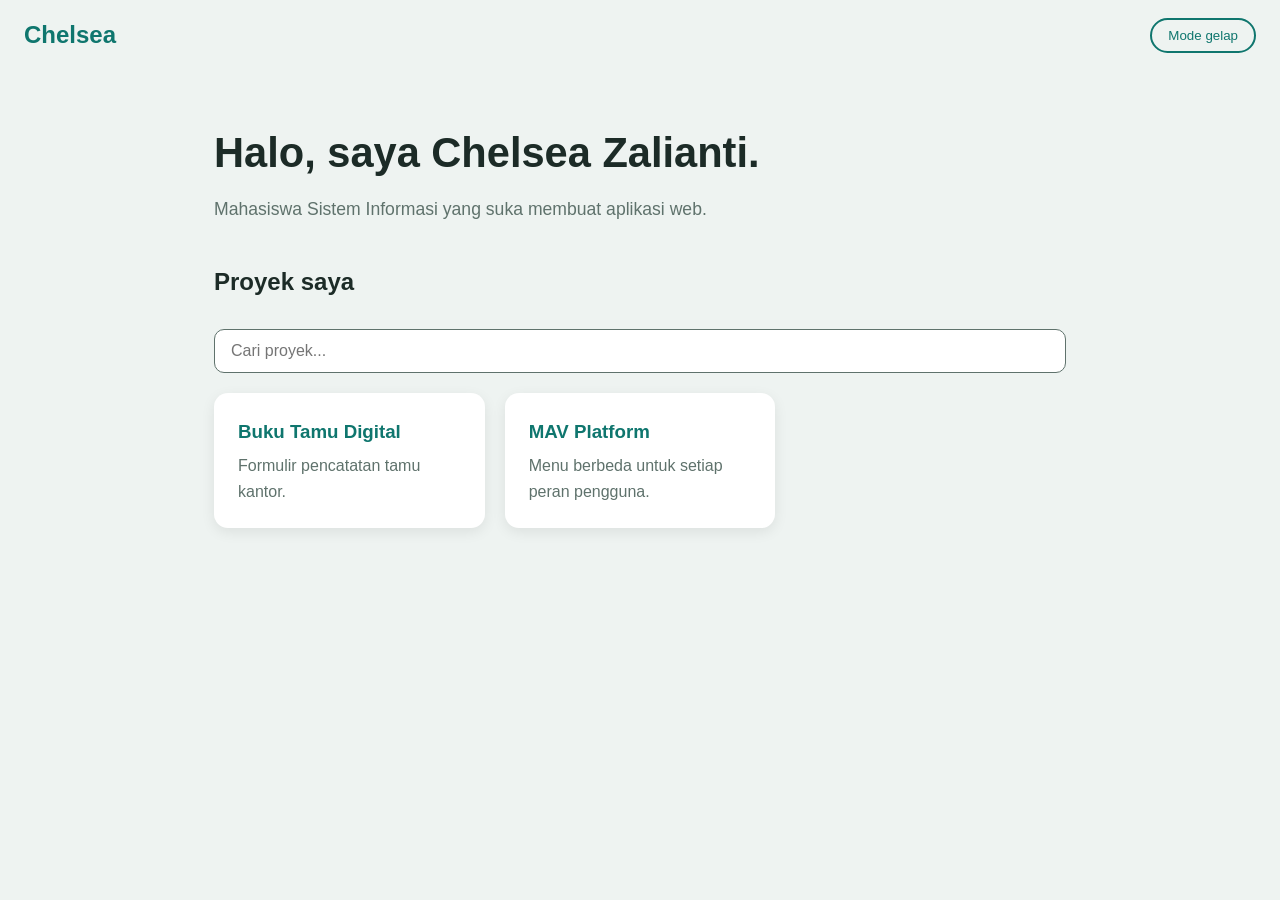
==== commit 63b00885: "." ====
--- a/index.html
+++ b/index.html
@@ -1,154 +1,62 @@
 <!DOCTYPE html>
 <html lang="id">
 <head>
-  <meta charset="UTF-8">
-  <meta name="viewport" content="width=device-width, initial-scale=1.0">
-  <title>Warung Ice Cream - Es Krim Segar Setiap Hari</title>
+    <meta charset="UTF-8">
+    <meta name="viewport" content="width=device-width, initial-scale=1">
+    <title>Portofolio Chelsea</title>
 
-  <!-- jQuery CDN -->
-  <script src="https://code.jquery.com/jquery-3.7.1.min.js"
-  integrity="sha256-/JqT3SQfawRcv/BIHPThkBvs0OEvtFFmqPF/lYI/Cxo="
-  crossorigin="anonymous"></script>
-
-  <!-- Font Awesome untuk ikon -->
-  <link rel="stylesheet" href="https://cdnjs.cloudflare.com/ajax/libs/font-awesome/6.4.0/css/all.min.css">
-
-  <!-- Google Fonts -->
-  <link href="https://fonts.googleapis.com/css2?family=Poppins:wght@300;400;500;600;700;800&display=swap" rel="stylesheet">
-
-  <!-- CSS Eksternal -->
-  <link rel="stylesheet" href="style.css">
+    <!-- Menghubungkan file CSS -->
+    <link rel="stylesheet" href="style.css">
 </head>
 <body>
-  <!-- ========== NAVBAR ========== -->
-  <nav class="navbar">
-    <div class="nav-container">
-      <div class="logo">
-        <i class="fas fa-ice-cream"></i>
-        <span>Warung Ice Cream</span>
-      </div>
 
-      <div class="nav-menu" id="navMenu">
-        <a class="nav-link active" data-filter="all">Semua</a>
-        <a class="nav-link" data-filter="es-krim">Es Krim</a>
-        <a class="nav-link" data-filter="sundae">Sundae</a>
-        <a class="nav-link" data-filter="minuman">Minuman</a>
-      </div>
+    <!-- ===== Bagian atas ===== -->
+    <header class="header">
+        <h2 class="logo">Chelsea</h2>
+        <button id="tombol-tema">Mode gelap</button>
+    </header>
 
-      <div class="cart-btn" id="cartBtn">
-        <i class="fas fa-shopping-cart"></i>
-        <span class="cart-text">Keranjang</span>
-        <span class="cart-badge" id="cartBadge">0</span>
-      </div>
+    <main class="isi">
 
-      <div class="hamburger" id="hamburger">
-        <i class="fas fa-bars"></i>
-      </div>
-    </div>
-  </nav>
+        <!-- ===== Perkenalan ===== -->
+        <section class="perkenalan">
+            <h1>Halo, saya Chelsea Zalianti.</h1>
+            <p>Mahasiswa Sistem Informasi yang suka membuat aplikasi web.</p>
+        </section>
 
-  <!-- ========== HERO SECTION ========== -->
-  <section class="hero">
-    <div class="hero-content">
-      <h1>Selamat Datang di <span>Warung Ice Cream</span> 🍦</h1>
-      <p>Pilih es krim favoritmu, tambahkan ke keranjang, dan nikmati kesegarannya!</p>
+        <!-- ===== Daftar proyek ===== -->
+        <h2>Proyek saya</h2>
 
-      <div class="search-box">
-        <input type="text" id="searchProduk" placeholder="Cari es krim favoritmu...">
-        <i class="fas fa-search"></i>
-      </div>
-    </div>
-  </section>
+        <!-- Kotak pencarian (dipakai oleh script.js) -->
+        <input type="text" id="cari" placeholder="Cari proyek...">
 
-  <!-- ========== PRODUK SECTION ========== -->
-  <section class="produk-section">
-    <div class="section-header">
-      <h2><i class="fas fa-list"></i> Menu Kami</h2>
-      <div class="filter-btns">
-        <button class="filter-btn active" data-cat="all">Semua</button>
-        <button class="filter-btn" data-cat="es-krim">Es Krim</button>
-        <button class="filter-btn" data-cat="sundae">Sundae</button>
-        <button class="filter-btn" data-cat="minuman">Minuman</button>
-      </div>
-    </div>
+        <section class="daftar-proyek">
 
-    <!-- Grid produk akan di-render oleh jQuery -->
-    <div class="produk-grid" id="produkGrid"></div>
-  </section>
+            <!-- Satu kartu = satu proyek.
+                 href mengarah ke index.html di dalam folder proyek tersebut. -->
 
-  <!-- ========== CART SIDEBAR ========== -->
-  <div class="cart-overlay" id="cartOverlay"></div>
+            <a class="kartu" href="buku-tamu-digital/index.html">
+                <h3>Buku Tamu Digital</h3>
+                <p>Formulir pencatatan tamu kantor.</p>
+            </a>
 
-  <aside class="cart-sidebar" id="cartSidebar">
-    <div class="cart-header">
-      <h3><i class="fas fa-shopping-bag"></i> Keranjang Belanja</h3>
-      <button class="cart-close" id="cartClose">
-        <i class="fas fa-times"></i>
-      </button>
-    </div>
+            <a class="kartu" href="mav-platform/index.html">
+                <h3>MAV Platform</h3>
+                <p>Menu berbeda untuk setiap peran pengguna.</p>
+            </a>
 
-    <div class="cart-items" id="cartItems">
-      <!-- Item keranjang akan di-render oleh jQuery -->
-    </div>
+            <!-- Mau menambah proyek? Salin satu blok <a class="kartu"> di atas,
+                 lalu ubah href, judul, dan deskripsinya. -->
 
-    <div class="cart-footer">
-      <div class="cart-total">
-        <span>Total:</span>
-        <span class="total-price" id="cartTotal">Rp 0</span>
-      </div>
-      <button class="btn-checkout" id="btnCheckout">
-        <i class="fas fa-check-circle"></i> Checkout Sekarang
-      </button>
-      <!-- Latihan 2: info riwayat dari localStorage -->
-      <p class="riwayat-info" id="riwayatInfo"></p>
-    </div>
-  </aside>
+        </section>
 
-  <!-- ========== LATIHAN 3: MODAL DATA PEMBELI ========== -->
-  <div class="modal-overlay" id="modalOverlay">
-    <div class="modal-box">
-      <h3><i class="fas fa-user"></i> Data Pembeli</h3>
-      <p class="modal-total">Total bayar: <strong id="modalTotal">Rp 0</strong></p>
+        <p id="pesan-kosong" class="pesan-kosong">
+            Proyek tidak ditemukan.
+        </p>
 
-      <form id="formPembeli">
-        <div class="form-group">
-          <input type="text" id="inputNama" placeholder="Nama lengkap">
-          <small class="field-error" id="errNama">Nama minimal 3 karakter!</small>
-        </div>
+    </main>
 
-        <div class="form-group">
-          <textarea id="inputAlamat" rows="3" placeholder="Alamat lengkap"></textarea>
-          <small class="field-error" id="errAlamat">Alamat minimal 10 karakter!</small>
-        </div>
-
-        <div class="form-group">
-          <input type="text" id="inputHp" placeholder="No. HP (contoh: 081234567890)">
-          <small class="field-error" id="errHp">No. HP harus berisi 10-13 angka!</small>
-        </div>
-
-        <div class="modal-actions">
-          <button type="button" class="btn-batal" id="btnBatal">Batal</button>
-          <button type="submit" class="btn-checkout" id="btnKonfirmasi">
-            <i class="fas fa-check-circle"></i> Konfirmasi Pesanan
-          </button>
-        </div>
-      </form>
-    </div>
-  </div>
-
-  <!-- ========== TOAST NOTIFICATION ========== -->
-  <div class="toast" id="toast">
-    <i class="fas fa-check-circle"></i>
-    <span id="toastMsg">Produk ditambahkan!</span>
-  </div>
-
-  <!-- ========== FOOTER ========== -->
-  <footer class="footer">
-    <p><strong>Warung Ice Cream</strong> © 2026</p>
-    <p>Praktikum Pemrograman Web Dasar · Prodi Sistem Informasi</p>
-  </footer>
-
-  <!-- JavaScript Eksternal -->
-  <script src="script.js"></script>
+    <!-- Menghubungkan file JavaScript (letakkan paling bawah) -->
+    <script src="script.js"></script>
 </body>
 </html>
--- a/style.css
+++ b/style.css
@@ -1,569 +1,133 @@
-/* ============================================================
-   RESET & VARIABEL GLOBAL
-   ============================================================ */
-* { margin: 0; padding: 0; box-sizing: border-box; }
+/* ===== 1. Warna =====
+   Variabel CSS: ubah warna cukup di sini saja. */
 
 :root {
-  --primary: #ff6b9d;
-  --primary-dark: #e84a7f;
-  --secondary: #ffd93d;
-  --accent: #6bcbff;
-  --dark: #2d1b3d;
-  --light: #fff5f8;
-  --gradient: linear-gradient(135deg, #ff6b9d 0%, #ffd93d 100%);
-  --shadow-sm: 0 4px 12px rgba(45, 27, 61, 0.08);
-  --shadow-md: 0 8px 25px rgba(45, 27, 61, 0.12);
-  --shadow-lg: 0 15px 40px rgba(255, 107, 157, 0.25);
-  --radius: 20px;
+    --latar: #eef3f1;
+    --kartu: #ffffff;
+    --teks: #1c2b27;
+    --teks-pudar: #5f726c;
+    --aksen: #0f766e;
+}
+
+/* Saat body diberi class "gelap" oleh JavaScript, warna berganti */
+
+body.gelap {
+    --latar: #121a18;
+    --kartu: #1b2623;
+    --teks: #e6efec;
+    --teks-pudar: #94a8a1;
+    --aksen: #5fd1c4;
+}
+
+/* ===== 2. Dasar halaman ===== */
+
+* {
+    box-sizing: border-box;
 }
 
 body {
-  font-family: 'Poppins', sans-serif;
-  background: #fef9fb;
-  color: var(--dark);
-  line-height: 1.7;
-  overflow-x: hidden;
+    margin: 0;
+    font-family: Arial, sans-serif;
+    line-height: 1.6;
+    background: var(--latar);
+    color: var(--teks);
 }
 
-/* ============================================================
-   NAVBAR
-   ============================================================ */
-.navbar {
-  background: var(--gradient);
-  padding: 15px 0;
-  position: sticky;
-  top: 0;
-  z-index: 100;
-  box-shadow: var(--shadow-md);
-}
-.nav-container {
-  max-width: 1200px;
-  margin: 0 auto;
-  padding: 0 20px;
-  display: flex;
-  justify-content: space-between;
-  align-items: center;
-  gap: 20px;
-}
-.logo {
-  display: flex;
-  align-items: center;
-  gap: 10px;
-  color: white;
-  font-size: 1.3rem;
-  font-weight: 800;
-  flex-shrink: 0;
-}
-.logo i { font-size: 1.8rem; animation: swing 2s ease-in-out infinite; }
-@keyframes swing {
-  0%, 100% { transform: rotate(-10deg); }
-  50% { transform: rotate(10deg); }
-}
-.nav-menu { display: flex; gap: 8px; flex-wrap: wrap; }
-.nav-link {
-  color: white;
-  text-decoration: none;
-  padding: 8px 18px;
-  border-radius: 50px;
-  font-size: 0.9rem;
-  font-weight: 500;
-  cursor: pointer;
-  transition: 0.3s;
-}
-.nav-link:hover, .nav-link.active { background: rgba(255, 255, 255, 0.25); }
-.cart-btn {
-  background: rgba(255, 255, 255, 0.2);
-  padding: 10px 20px;
-  border-radius: 50px;
-  color: white;
-  font-weight: 600;
-  font-size: 0.9rem;
-  cursor: pointer;
-  display: flex;
-  align-items: center;
-  gap: 8px;
-  transition: 0.3s;
-  flex-shrink: 0;
-}
-.cart-btn:hover { background: rgba(255, 255, 255, 0.35); transform: translateY(-2px); }
-.cart-badge {
-  background: #ff4757;
-  color: white;
-  width: 24px;
-  height: 24px;
-  border-radius: 50%;
-  display: flex;
-  align-items: center;
-  justify-content: center;
-  font-size: 0.75rem;
-  font-weight: 700;
-  transition: 0.2s;
-}
-.hamburger {
-  display: none;
-  color: white;
-  font-size: 1.5rem;
-  cursor: pointer;
-  background: none;
-  border: none;
+/* ===== 3. Bagian atas ===== */
+
+.header {
+    display: flex;
+    justify-content: space-between;
+    align-items: center;
+    padding: 16px 24px;
 }
 
-/* ============================================================
-   HERO SECTION
-   ============================================================ */
-.hero {
-  background: linear-gradient(135deg, #fff5f8, #ffe4ec);
-  padding: 60px 20px;
-  text-align: center;
-  position: relative;
-  overflow: hidden;
-}
-.hero::before {
-  content: '🍦';
-  position: absolute;
-  font-size: 180px;
-  opacity: 0.08;
-  top: -20px;
-  right: -20px;
-  transform: rotate(-15deg);
-}
-.hero::after {
-  content: '🍨';
-  position: absolute;
-  font-size: 150px;
-  opacity: 0.08;
-  bottom: -30px;
-  left: -20px;
-  transform: rotate(15deg);
-}
-.hero-content { max-width: 700px; margin: 0 auto; position: relative; z-index: 1; }
-.hero h1 { font-size: 2.5rem; color: var(--dark); margin-bottom: 15px; font-weight: 800; line-height: 1.3; }
-.hero h1 span { color: var(--primary); }
-.hero p { color: #666; font-size: 1rem; margin-bottom: 30px; }
-.search-box { max-width: 450px; margin: 0 auto; position: relative; }
-.search-box input {
-  width: 100%;
-  padding: 16px 55px 16px 25px;
-  border: 2px solid #ffe4ec;
-  border-radius: 50px;
-  font-family: inherit;
-  font-size: 0.95rem;
-  outline: none;
-  transition: 0.3s;
-  background: white;
-  box-shadow: var(--shadow-sm);
-}
-.search-box input:focus { border-color: var(--primary); box-shadow: 0 0 0 5px rgba(255, 107, 157, 0.15); }
-.search-box i {
-  position: absolute;
-  right: 25px;
-  top: 50%;
-  transform: translateY(-50%);
-  color: var(--primary);
-  font-size: 1.1rem;
+.logo {
+    margin: 0;
+    color: var(--aksen);
 }
 
-/* ============================================================
-   PRODUK SECTION
-   ============================================================ */
-.produk-section { max-width: 1200px; margin: 0 auto; padding: 50px 20px; }
-.section-header {
-  display: flex;
-  justify-content: space-between;
-  align-items: center;
-  margin-bottom: 30px;
-  flex-wrap: wrap;
-  gap: 20px;
-}
-.section-header h2 { font-size: 1.6rem; color: var(--dark); display: flex; align-items: center; gap: 12px; }
-.section-header h2 i { color: var(--primary); }
-.filter-btns { display: flex; gap: 8px; flex-wrap: wrap; }
-.filter-btn {
-  padding: 10px 22px;
-  border: 2px solid #ffe4ec;
-  background: white;
-  border-radius: 50px;
-  font-size: 0.85rem;
-  font-weight: 600;
-  color: #888;
-  cursor: pointer;
-  transition: 0.3s;
-  font-family: inherit;
-}
-.filter-btn:hover, .filter-btn.active {
-  background: var(--gradient);
-  color: white;
-  border-color: transparent;
-  transform: translateY(-2px);
-  box-shadow: var(--shadow-sm);
-}
-.produk-grid { display: grid; grid-template-columns: repeat(auto-fill, minmax(240px, 1fr)); gap: 25px; }
-
-/* ============================================================
-   KARTU PRODUK
-   ============================================================ */
-.produk-card {
-  background: white;
-  border-radius: var(--radius);
-  overflow: hidden;
-  box-shadow: var(--shadow-sm);
-  transition: all 0.4s cubic-bezier(0.4, 0, 0.2, 1);
-  border: 1px solid #ffe4ec;
-  position: relative;
-  animation: fadeInUp 0.5s ease;
-}
-@keyframes fadeInUp {
-  from { opacity: 0; transform: translateY(20px); }
-  to { opacity: 1; transform: translateY(0); }
-}
-.produk-card:hover { transform: translateY(-8px); box-shadow: var(--shadow-lg); border-color: var(--primary); }
-.produk-img {
-  height: 170px;
-  background: linear-gradient(135deg, #ffe4ec, #fff5f8);
-  display: flex;
-  align-items: center;
-  justify-content: center;
-  font-size: 5rem;
-  position: relative;
-  overflow: hidden;
-}
-.produk-badge {
-  position: absolute;
-  top: 15px;
-  left: 15px;
-  background: var(--gradient);
-  color: white;
-  padding: 5px 14px;
-  border-radius: 50px;
-  font-size: 0.7rem;
-  font-weight: 700;
-  z-index: 2;
-  text-transform: uppercase;
-  letter-spacing: 0.5px;
-}
-.produk-badge.hot { background: linear-gradient(135deg, #ff4757, #ff6b9d); }
-.produk-info { padding: 20px; }
-.produk-info h3 { font-size: 1.05rem; color: var(--dark); margin-bottom: 8px; font-weight: 700; }
-.produk-info .desc { font-size: 0.82rem; color: #999; margin-bottom: 15px; line-height: 1.5; min-height: 38px; }
-.produk-footer { display: flex; justify-content: space-between; align-items: center; }
-.produk-price { font-size: 1.15rem; font-weight: 800; color: var(--primary); line-height: 1.2; }
-.produk-price small { font-size: 0.7rem; color: #999; font-weight: 400; display: block; }
-.btn-add-cart {
-  background: var(--gradient);
-  color: white;
-  border: none;
-  width: 44px;
-  height: 44px;
-  border-radius: 50%;
-  cursor: pointer;
-  font-size: 1rem;
-  transition: 0.3s;
-  display: flex;
-  align-items: center;
-  justify-content: center;
-  box-shadow: 0 5px 15px rgba(255, 107, 157, 0.35);
-}
-.btn-add-cart:hover { transform: rotate(90deg) scale(1.1); box-shadow: 0 8px 20px rgba(255, 107, 157, 0.5); }
-.btn-add-cart:active { transform: scale(0.9); }
-
-/* ============================================================
-   CART SIDEBAR
-   ============================================================ */
-.cart-overlay {
-  position: fixed;
-  top: 0;
-  left: 0;
-  width: 100%;
-  height: 100%;
-  background: rgba(45, 27, 61, 0.5);
-  backdrop-filter: blur(4px);
-  z-index: 998;
-  display: none;
-}
-.cart-sidebar {
-  position: fixed;
-  top: 0;
-  right: -420px;
-  width: 400px;
-  max-width: 90vw;
-  height: 100%;
-  background: white;
-  z-index: 999;
-  box-shadow: -10px 0 40px rgba(45, 27, 61, 0.2);
-  transition: right 0.4s cubic-bezier(0.4, 0, 0.2, 1);
-  display: flex;
-  flex-direction: column;
-}
-.cart-sidebar.open { right: 0; }
-.cart-header {
-  background: var(--gradient);
-  color: white;
-  padding: 22px 25px;
-  display: flex;
-  justify-content: space-between;
-  align-items: center;
-}
-.cart-header h3 { color: white; margin: 0; font-size: 1.1rem; display: flex; align-items: center; gap: 10px; }
-.cart-close {
-  background: rgba(255, 255, 255, 0.25);
-  border: none;
-  color: white;
-  width: 35px;
-  height: 35px;
-  border-radius: 50%;
-  cursor: pointer;
-  font-size: 1rem;
-  transition: 0.3s;
-}
-.cart-close:hover { background: rgba(255, 255, 255, 0.4); transform: rotate(90deg); }
-.cart-items { flex: 1; overflow-y: auto; padding: 20px; }
-.cart-empty { text-align: center; padding: 50px 20px; color: #bbb; }
-.cart-empty i { font-size: 3.5rem; margin-bottom: 15px; color: #ffe4ec; display: block; }
-.cart-empty p { font-weight: 600; color: #999; margin-bottom: 5px; }
-.cart-empty small { font-size: 0.85rem; }
-.cart-item {
-  display: flex;
-  gap: 12px;
-  padding: 14px;
-  background: var(--light);
-  border-radius: 14px;
-  margin-bottom: 12px;
-  align-items: center;
-  animation: slideIn 0.3s ease;
-}
-@keyframes slideIn {
-  from { opacity: 0; transform: translateX(20px); }
-  to { opacity: 1; transform: translateX(0); }
-}
-.cart-item-icon {
-  font-size: 2rem;
-  width: 55px;
-  height: 55px;
-  background: white;
-  border-radius: 12px;
-  display: flex;
-  align-items: center;
-  justify-content: center;
-  flex-shrink: 0;
-  box-shadow: var(--shadow-sm);
-}
-.cart-item-info { flex: 1; min-width: 0; }
-.cart-item-info h5 {
-  font-size: 0.88rem;
-  color: var(--dark);
-  margin-bottom: 4px;
-  font-weight: 600;
-  white-space: nowrap;
-  overflow: hidden;
-  text-overflow: ellipsis;
-}
-.cart-item-info .price { font-size: 0.85rem; color: var(--primary); font-weight: 700; }
-.qty-control { display: flex; align-items: center; gap: 6px; margin-top: 6px; }
-.qty-btn {
-  width: 24px;
-  height: 24px;
-  border: none;
-  background: white;
-  border-radius: 6px;
-  cursor: pointer;
-  font-weight: 700;
-  color: var(--primary);
-  font-size: 0.8rem;
-  display: flex;
-  align-items: center;
-  justify-content: center;
-  transition: 0.2s;
-  box-shadow: 0 2px 4px rgba(0,0,0,0.05);
-}
-.qty-btn:hover { background: var(--primary); color: white; }
-.qty-value { font-size: 0.85rem; font-weight: 700; min-width: 22px; text-align: center; }
-.cart-item-remove {
-  background: none;
-  border: none;
-  color: #ff4757;
-  cursor: pointer;
-  font-size: 0.95rem;
-  padding: 6px;
-  transition: 0.2s;
-  border-radius: 6px;
-}
-.cart-item-remove:hover { background: #ffe5e5; transform: scale(1.1); }
-.cart-footer { padding: 20px 25px; background: var(--light); border-top: 2px dashed #ffe4ec; }
-.cart-total { display: flex; justify-content: space-between; align-items: center; margin-bottom: 15px; }
-.cart-total span:first-child { color: #888; font-size: 0.9rem; }
-.cart-total .total-price { font-size: 1.4rem; font-weight: 800; color: var(--primary); text-align: right; }
-.btn-checkout {
-  width: 100%;
-  padding: 15px;
-  background: var(--gradient);
-  color: white;
-  border: none;
-  border-radius: 50px;
-  font-family: inherit;
-  font-weight: 700;
-  font-size: 0.95rem;
-  cursor: pointer;
-  display: flex;
-  align-items: center;
-  justify-content: center;
-  gap: 10px;
-  transition: 0.3s;
-  box-shadow: 0 8px 20px rgba(255, 107, 157, 0.3);
-}
-.btn-checkout:hover { transform: translateY(-2px); box-shadow: 0 12px 25px rgba(255, 107, 157, 0.45); }
-.btn-checkout:disabled { opacity: 0.7; cursor: not-allowed; }
-
-/* ============================================================
-   LATIHAN 2: INFO RIWAYAT
-   ============================================================ */
-.riwayat-info { margin-top: 12px; text-align: center; font-size: 0.8rem; color: #999; }
-
-/* ============================================================
-   LATIHAN 3: MODAL DATA PEMBELI
-   ============================================================ */
-.modal-overlay {
-  display: none;
-  position: fixed;
-  top: 0;
-  left: 0;
-  width: 100%;
-  height: 100%;
-  background: rgba(45, 27, 61, 0.55);
-  backdrop-filter: blur(4px);
-  z-index: 1100;
-}
-.modal-box {
-  position: absolute;
-  top: 50%;
-  left: 50%;
-  transform: translate(-50%, -50%);
-  width: 420px;
-  max-width: 92%;
-  background: white;
-  border-radius: var(--radius);
-  padding: 28px;
-  box-shadow: 0 20px 50px rgba(45, 27, 61, 0.35);
-}
-.modal-box h3 { font-size: 1.15rem; display: flex; align-items: center; gap: 10px; color: var(--dark); }
-.modal-box h3 i { color: var(--primary); }
-.modal-total { margin: 6px 0 14px; color: #888; font-size: 0.9rem; }
-.modal-total strong { color: var(--primary); }
-.form-group { margin-bottom: 12px; }
-.form-group input, .form-group textarea {
-  width: 100%;
-  padding: 13px 18px;
-  border: 2px solid #ffe4ec;
-  border-radius: 14px;
-  font-family: inherit;
-  font-size: 0.92rem;
-  outline: none;
-  background: #fffafc;
-  transition: 0.3s;
-  resize: none;
-}
-.form-group input:focus, .form-group textarea:focus { border-color: var(--primary); box-shadow: 0 0 0 4px rgba(255, 107, 157, 0.15); }
-.field-error { display: none; color: #ff4757; font-size: 0.78rem; margin: 4px 0 0 6px; }
-.modal-actions { display: flex; gap: 10px; margin-top: 18px; }
-.modal-actions .btn-checkout { flex: 1.6; width: auto; padding: 13px; }
-.btn-batal {
-  flex: 1;
-  padding: 13px;
-  border: none;
-  border-radius: 50px;
-  background: #f1e8ee;
-  color: #777;
-  font-family: inherit;
-  font-weight: 700;
-  font-size: 0.9rem;
-  cursor: pointer;
-  transition: 0.3s;
-}
-.btn-batal:hover { background: #e8dbe3; }
-
-/* ============================================================
-   TOAST NOTIFICATION
-   ============================================================ */
-.toast {
-  position: fixed;
-  bottom: 30px;
-  left: 50%;
-  transform: translateX(-50%) translateY(100px);
-  background: var(--dark);
-  color: white;
-  padding: 14px 28px;
-  border-radius: 50px;
-  font-size: 0.9rem;
-  font-weight: 500;
-  z-index: 1200;
-  opacity: 0;
-  transition: all 0.4s cubic-bezier(0.4, 0, 0.2, 1);
-  display: flex;
-  align-items: center;
-  gap: 10px;
-  box-shadow: 0 15px 30px rgba(0, 0, 0, 0.25);
-  pointer-events: none;
-  max-width: 90vw;
-}
-.toast.show { transform: translateX(-50%) translateY(0); opacity: 1; }
-.toast i { color: var(--secondary); }
-
-/* ============================================================
-   FOOTER
-   ============================================================ */
-.footer { background: var(--dark); color: white; text-align: center; padding: 30px 20px; margin-top: 50px; }
-.footer p { font-size: 0.85rem; color: rgba(255,255,255,0.7); margin-bottom: 5px; }
-.footer strong { color: var(--secondary); }
-
-/* ============================================================
-   RESPONSIVE DESIGN
-   ============================================================ */
-/* Tablet */
-@media (max-width: 992px) {
-  .nav-container { flex-wrap: wrap; }
-  .nav-menu { order: 3; width: 100%; justify-content: center; margin-top: 10px; }
+#tombol-tema {
+    padding: 8px 16px;
+    border: 2px solid var(--aksen);
+    border-radius: 20px;
+    background: transparent;
+    color: var(--aksen);
+    cursor: pointer;
 }
 
-/* Mobile */
-@media (max-width: 768px) {
-  .hamburger { display: block; }
-  .nav-menu {
-    display: none;
-    position: absolute;
-    top: 100%;
-    left: 0;
-    right: 0;
-    background: var(--primary-dark);
-    flex-direction: column;
-    padding: 15px;
-    gap: 5px;
-    box-shadow: var(--shadow-md);
-  }
-  .nav-menu.show { display: flex; }
-  .nav-link { width: 100%; text-align: center; padding: 12px; }
-  .cart-text { display: none; }
-  .hero { padding: 40px 20px; }
-  .hero h1 { font-size: 1.7rem; }
-  .hero p { font-size: 0.9rem; }
-  .section-header { flex-direction: column; align-items: flex-start; }
-  .section-header h2 { font-size: 1.3rem; }
-  .filter-btns { width: 100%; justify-content: center; }
-  .produk-grid { grid-template-columns: repeat(auto-fill, minmax(160px, 1fr)); gap: 15px; }
-  .produk-img { height: 130px; font-size: 3.5rem; }
-  .produk-info { padding: 15px; }
-  .produk-info h3 { font-size: 0.95rem; }
-  .produk-price { font-size: 1rem; }
-  .btn-add-cart { width: 38px; height: 38px; font-size: 0.9rem; }
-  .cart-sidebar { width: 100%; max-width: 100%; }
-  .toast { font-size: 0.82rem; padding: 12px 20px; }
+/* ===== 4. Isi halaman ===== */
+
+.isi {
+    max-width: 900px;
+    margin: 0 auto;
+    padding: 0 24px 60px;
 }
 
-/* Mobile Kecil */
-@media (max-width: 480px) {
-  .produk-grid { grid-template-columns: repeat(2, 1fr); gap: 12px; }
-  .produk-img { height: 110px; font-size: 3rem; }
-  .produk-info { padding: 12px; }
-  .produk-info h3 { font-size: 0.85rem; }
-  .produk-info .desc { font-size: 0.75rem; min-height: 32px; }
-  .produk-price { font-size: 0.9rem; }
-  .filter-btn { padding: 8px 16px; font-size: 0.78rem; }
+.perkenalan {
+    padding: 50px 0 20px;
+}
+
+.perkenalan h1 {
+    font-size: 2.6rem;
+    margin: 0 0 8px;
+}
+
+.perkenalan p {
+    color: var(--teks-pudar);
+    font-size: 1.1rem;
+    margin: 0;
+}
+
+/* ===== 5. Pencarian ===== */
+
+#cari {
+    width: 100%;
+    padding: 12px 16px;
+    margin: 8px 0 20px;
+    border: 1px solid var(--teks-pudar);
+    border-radius: 10px;
+    font-size: 1rem;
+    background: var(--kartu);
+    color: var(--teks);
+}
+
+/* ===== 6. Kartu proyek ===== */
+
+.daftar-proyek {
+    display: grid;
+    grid-template-columns: repeat(auto-fill, minmax(250px, 1fr));
+    gap: 20px;
+}
+
+.kartu {
+    display: block;
+    padding: 24px;
+    background: var(--kartu);
+    border-radius: 14px;
+    box-shadow: 0 4px 14px rgba(0, 0, 0, 0.08);
+    color: inherit;
+    text-decoration: none;
+    transition: transform 0.2s;
+}
+
+.kartu:hover {
+    transform: translateY(-4px);
+}
+
+.kartu h3 {
+    margin: 0 0 6px;
+    color: var(--aksen);
+}
+
+.kartu p {
+    margin: 0;
+    color: var(--teks-pudar);
+}
+
+/* Pesan "tidak ditemukan" disembunyikan dulu */
+
+.pesan-kosong {
+    display: none;
+    color: var(--teks-pudar);
 }
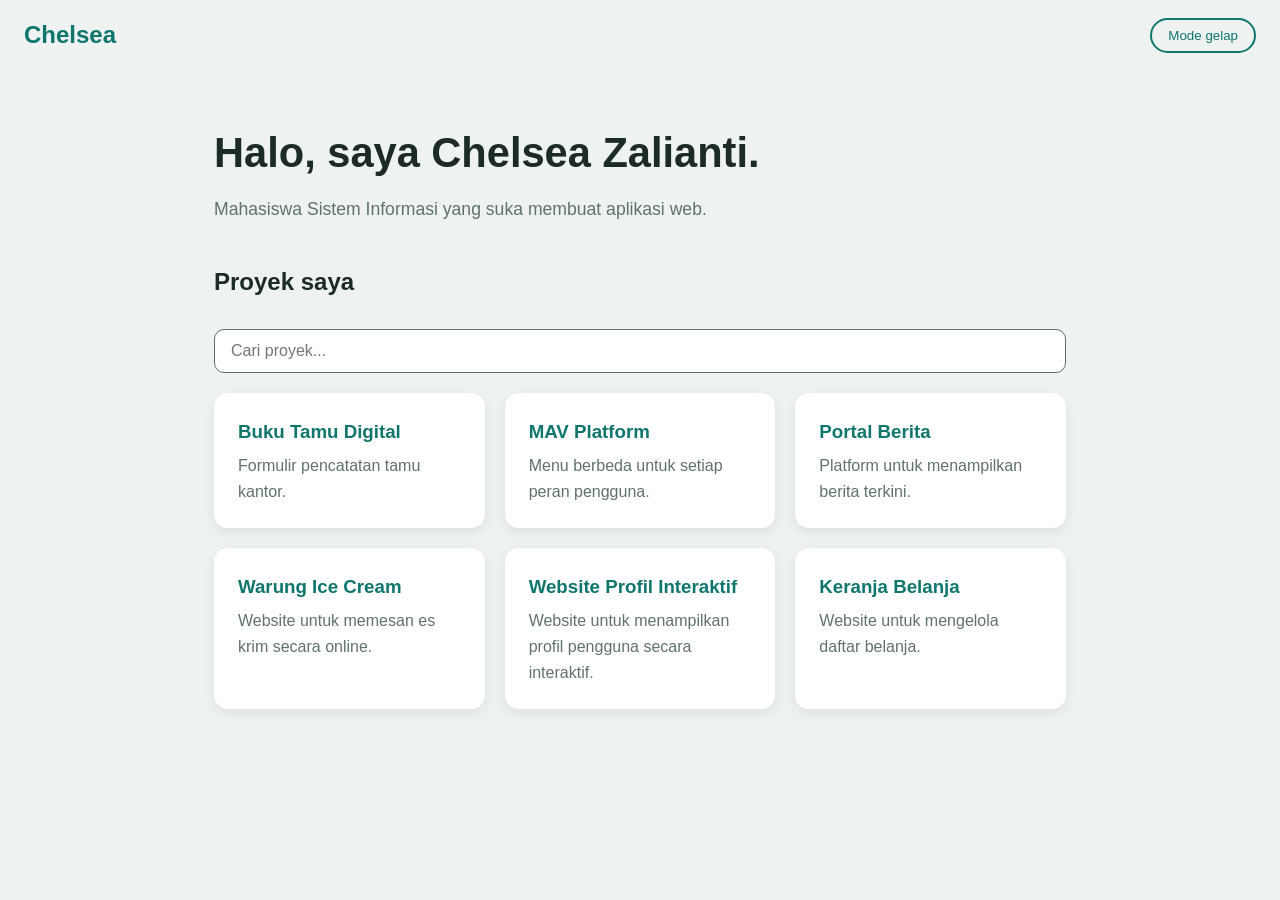
==== commit 97a68c4e: "." ====
--- a/index.html
+++ b/index.html
@@ -45,8 +45,25 @@
                 <p>Menu berbeda untuk setiap peran pengguna.</p>
             </a>
 
-            <!-- Mau menambah proyek? Salin satu blok <a class="kartu"> di atas,
-                 lalu ubah href, judul, dan deskripsinya. -->
+            <a class="kartu" href="Praktikum 12/portal_berita.html">
+                <h3>Portal Berita</h3>
+                <p>Platform untuk menampilkan berita terkini.</p>
+            </a>
+
+            <a class="kartu" href="Tugas Praktikum Pertemuan 9/index.html">
+                <h3>Warung Ice Cream</h3>
+                <p>Website untuk memesan es krim secara online.</p>
+            </a>
+
+            <a class="kartu" href="Praktikum 9/index.html">
+                <h3>Website Profil Interaktif</h3>
+                <p>Website untuk menampilkan profil pengguna secara interaktif.</p>
+            </a>
+
+            <a class="kartu" href="Praktikum 9/Keranja Belanja/index.html">
+                <h3>Keranja Belanja</h3>
+                <p>Website untuk mengelola daftar belanja.</p>
+            </a>
 
         </section>
 
